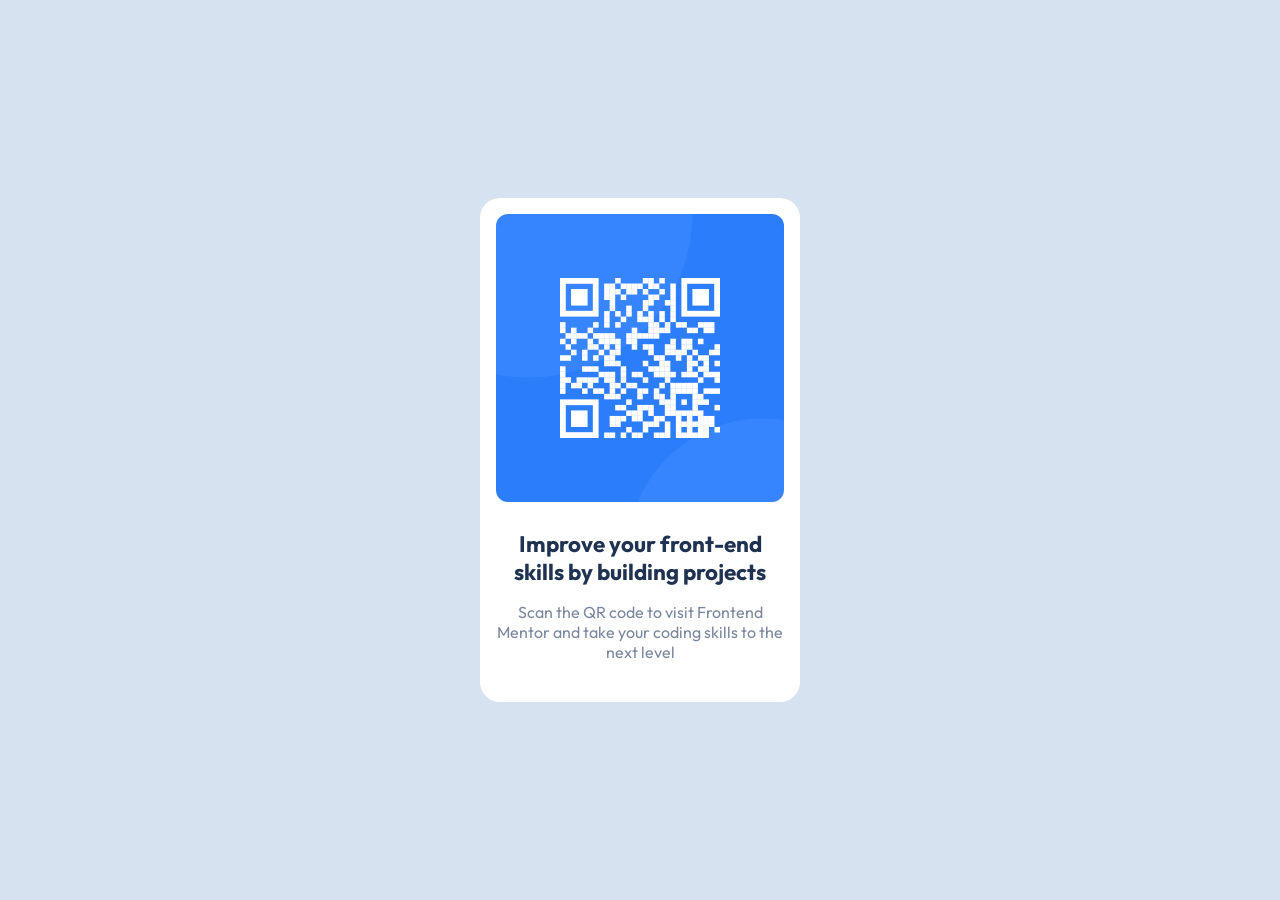
==== index.html @ 2249fcc3 "Fix" ====
<!DOCTYPE html>
<html lang="en">
<head>
  <meta charset="UTF-8">
  <meta name="viewport" content="width=device-width, initial-scale=1.0"> <!-- displays site properly based on user's device -->
  <link rel="icon" type="image/png" sizes="32x32" href="./images/favicon-32x32.png">
  <link rel="stylesheet" href="style.css">
  <title>Frontend Mentor | QR code component</title>
</head>

<body>
  <main class="box">

    <div class="box-img">
      <img src="images/image-qr-code.png" alt="qr code">
    </div>

    <article class="box-text">
      <h1>Improve your front-end skills by building projects</h1>
      <p> Scan the QR code to visit Frontend Mentor and take your coding skills to the next level</p> 
    </article>

  </main>
</body>
</html>
---- style.css ----
@import url('https://fonts.googleapis.com/css2?family=Outfit:wght@100..900&display=swap');
* {
    padding: 0;
    margin: 0;
    box-sizing: border-box;
}

:root {
     --Light_gray: hsl(212, 45%, 89%);
    --Grayish_blue: hsl(220, 15%, 55%);
    --Dark_blue: hsl(218, 44%, 22%);
}

body {
    display: flex;
    align-items: center;
    justify-content: center;

    min-height: 100vh;
    background: var(--Light_gray);

    font-family: "Outfit", sans-serif;
}

.box {
    max-width: 20rem;
    padding: 1rem 1rem 1.5rem;
    border-radius: 20px;
    background: white;
}

/*img*/
.box-img img {
    width: 100%;
    border-radius: 12px;
    margin-bottom: 1.5rem;
}

/*typography*/
.box-text {
    text-align: center;
}
.box-text h1 {
    margin-bottom: 1rem;

    color: var(--Dark_blue);
    font-size: 1.4rem;
    font-weight: bold;
}
.box-text p {
    margin-bottom: 1rem;

    color: var(--Grayish_blue);
    font-size: 1rem;
}

/*responsive*/
@media screen and (max-width: 480px) {
.box {
      margin-top: 2rem;
      width: 90%;
    }
  }
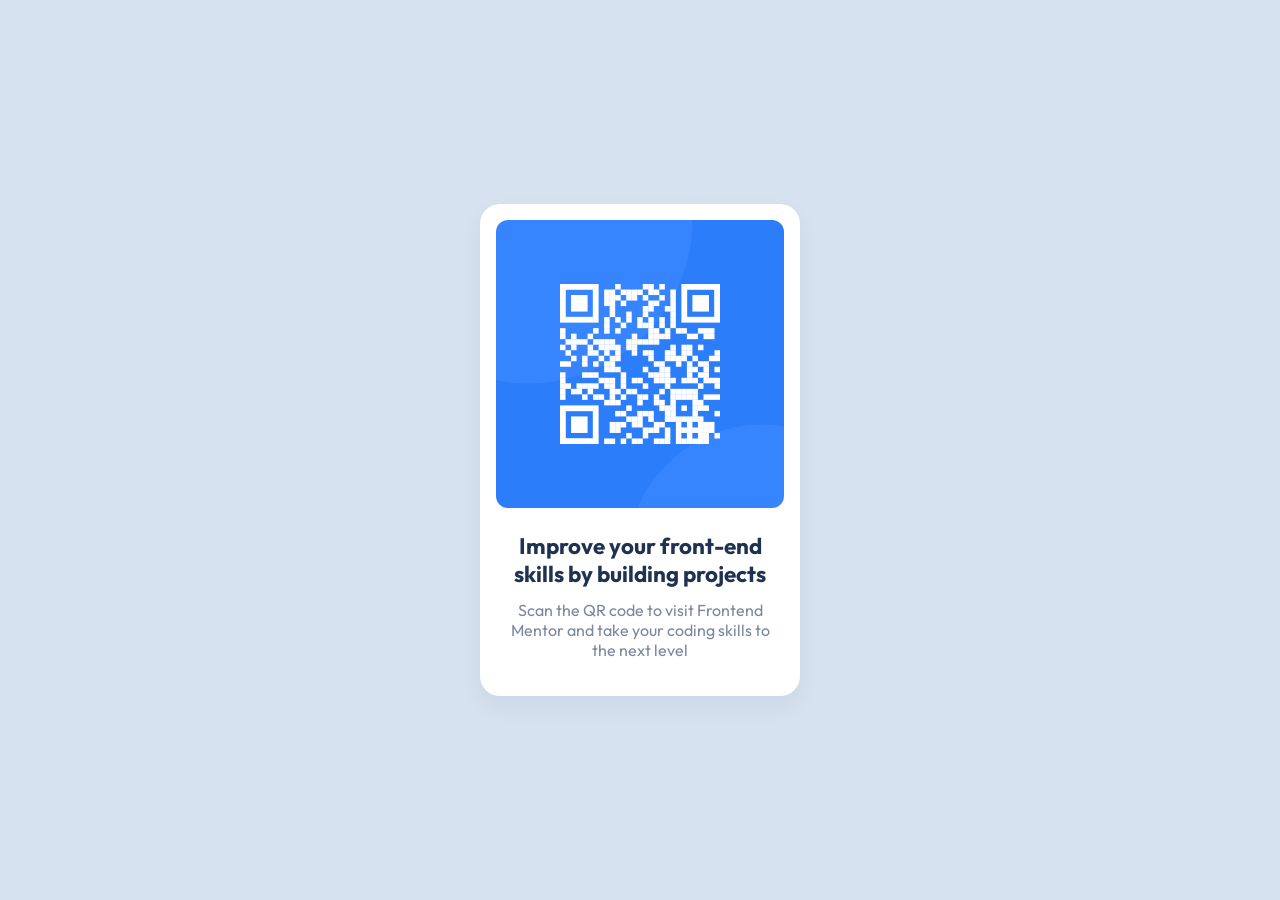
==== commit 5692aa11: "final" ====
--- a/index.html
+++ b/index.html
@@ -2,7 +2,7 @@
 <html lang="en">
 <head>
   <meta charset="UTF-8">
-  <meta name="viewport" content="width=device-width, initial-scale=1.0"> <!-- displays site properly based on user's device -->
+  <meta name="viewport" content="width=device-width, initial-scale=1.0">
   <link rel="icon" type="image/png" sizes="32x32" href="./images/favicon-32x32.png">
   <link rel="stylesheet" href="style.css">
   <title>Frontend Mentor | QR code component</title>
@@ -12,7 +12,7 @@
   <main class="box">
 
     <div class="box-img">
-      <img src="images/image-qr-code.png" alt="qr code">
+      <img src="images/image-qr-code.png" alt="Qr code linking to Frontend Mentor website">
     </div>
 
     <article class="box-text">
--- a/style.css
+++ b/style.css
@@ -6,7 +6,7 @@
 }
 
 :root {
-     --Light_gray: hsl(212, 45%, 89%);
+    --Light_gray: hsl(212, 45%, 89%);
     --Grayish_blue: hsl(220, 15%, 55%);
     --Dark_blue: hsl(218, 44%, 22%);
 }
@@ -15,7 +15,6 @@
     display: flex;
     align-items: center;
     justify-content: center;
-
     min-height: 100vh;
     background: var(--Light_gray);
 
@@ -24,38 +23,38 @@
 
 .box {
     max-width: 20rem;
-    padding: 1rem 1rem 1.5rem;
+    padding: 1rem;
     border-radius: 20px;
     background: white;
+    box-shadow: 0 10px 25px rgba(0, 0, 0, 0.05);
+
+    text-align: center;
 }
 
 /*img*/
 .box-img img {
     width: 100%;
     border-radius: 12px;
-    margin-bottom: 1.5rem;
 }
 
-/*typography*/
+/*content*/
 .box-text {
-    text-align: center;
+    padding: 1.2rem 0.8rem;
 }
 .box-text h1 {
-    margin-bottom: 1rem;
+    margin-bottom: 0.8rem;
 
     color: var(--Dark_blue);
     font-size: 1.4rem;
     font-weight: bold;
 }
 .box-text p {
-    margin-bottom: 1rem;
-
     color: var(--Grayish_blue);
     font-size: 1rem;
 }
 
 /*responsive*/
-@media screen and (max-width: 480px) {
+@media screen and (max-width: 30rem) {
 .box {
       margin-top: 2rem;
       width: 90%;
